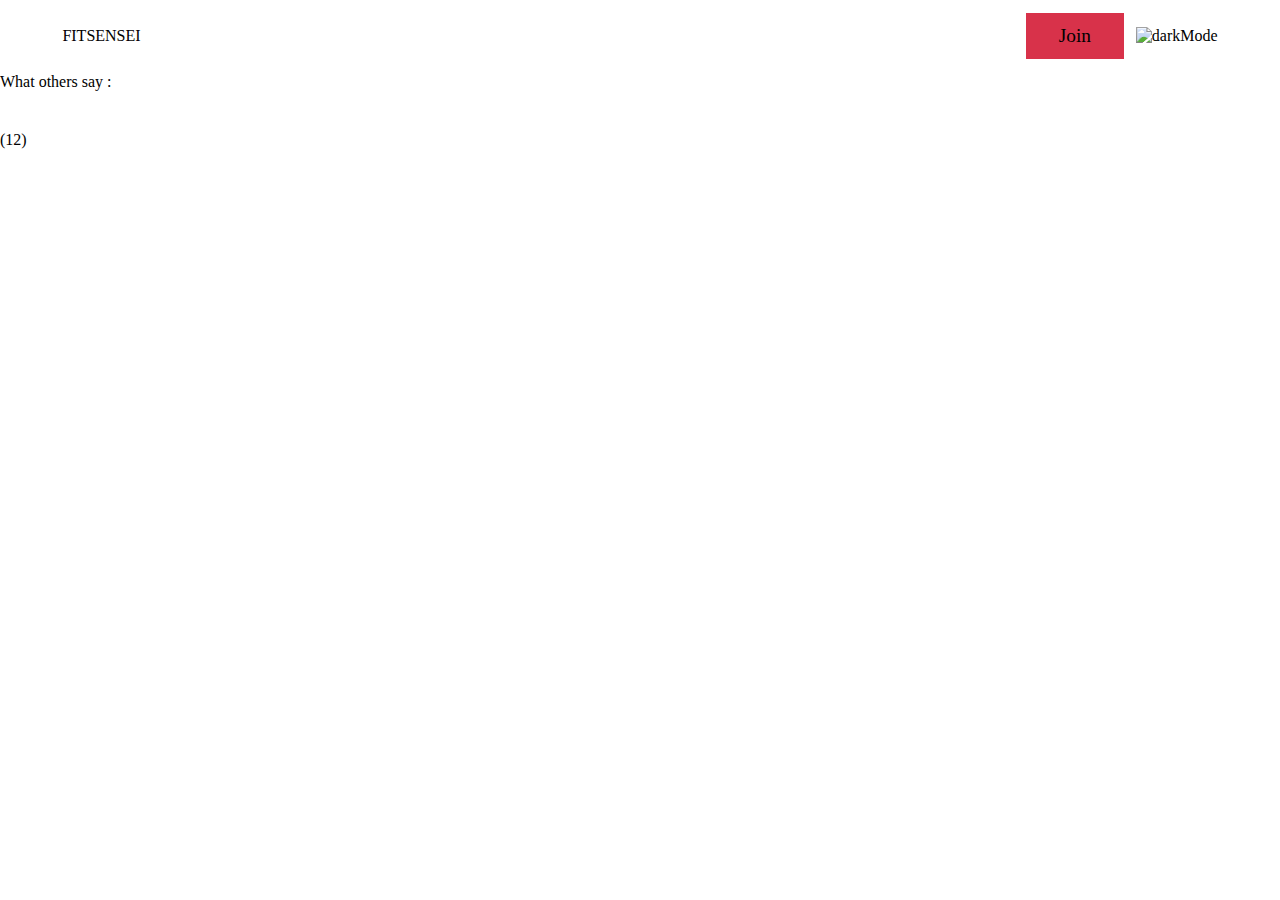
==== index.html @ ac1f7750 "Merge branch 'main' of https://github.com/prakash-niroula/webathon" ====
<!DOCTYPE html>
<html lang="en">
<head>
  <meta charset="UTF-8">
  <meta name="viewport" content="width=device-width, initial-scale=1.0">
  <title>Home | FITSENSEI</title>
  <link rel="stylesheet" href="index.css">
  <script src="scripts/slider.js" defer></script>
  <script src="scripts/disableHoverMobile.js" defer></script>
</head>
<body>

  <!-- Main -->
  <main class="font-primary text-base">
    
    <!-- Heading : Logo, Searchbar, Navbar -->
    <header>
      <div class="header">
        <h1 class="logo">
          <a href="#">FITSENSEI</a>
        </h1>
        <nav>
          <a href="#"><button>Join</button></a>
          <span><img src="icons/dark-mode.svg" alt="darkMode"></span>
          <span class="icon hide-in-desktop"><img alt="mobileMenu" src="icons/global/menu.svg" width="34" height="34"></span>
        </nav>
      </div>
    </header>


    <!-- Contents -->
    <article>
          
      <!-- Top banner -->
      <section class="top banner">
        
      </section>

      <section class="reviews hasSlider">
        <div class="text-2xl">What others say :</div>
        <div class="wrapper slider">
          <div class="ratingBlock">
            <div class="rating" style="--rating: 4.5;">
              <div class="filled">
                <img src="icons/rating/filled.svg" width="16" height="16" alt="">
                <img src="icons/rating/filled.svg" width="16" height="16" alt="">
                <img src="icons/rating/filled.svg" width="16" height="16" alt="">
                <img src="icons/rating/filled.svg" width="16" height="16" alt="">
                <img src="icons/rating/filled.svg" width="16" height="16" alt="">
              </div>
              <div class="empty">
                <img src="icons/rating/empty.svg" width="16" height="16" alt="">
                <img src="icons/rating/empty.svg" width="16" height="16" alt="">
                <img src="icons/rating/empty.svg" width="16" height="16" alt="">
                <img src="icons/rating/empty.svg" width="16" height="16" alt="">
                <img src="icons/rating/empty.svg" width="16" height="16" alt="">
              </div>
            </div>
            <span class="boughtNumber">(12)</span>
          </div>
        </div>
      </section>

    </article>

    <!-- Footer section -->
    <footer>

    </footer>
  </main>
</body>
</html>
---- index.css ----
/* ===Main styles for Homepage=== */

@import url(styles/colors.css);
@import url(styles/reset.css);
@import url(styles/typography.css);
@import url(styles/mediaQueries.css);
@import url(styles/size.css);
@import url(styles/header.css);
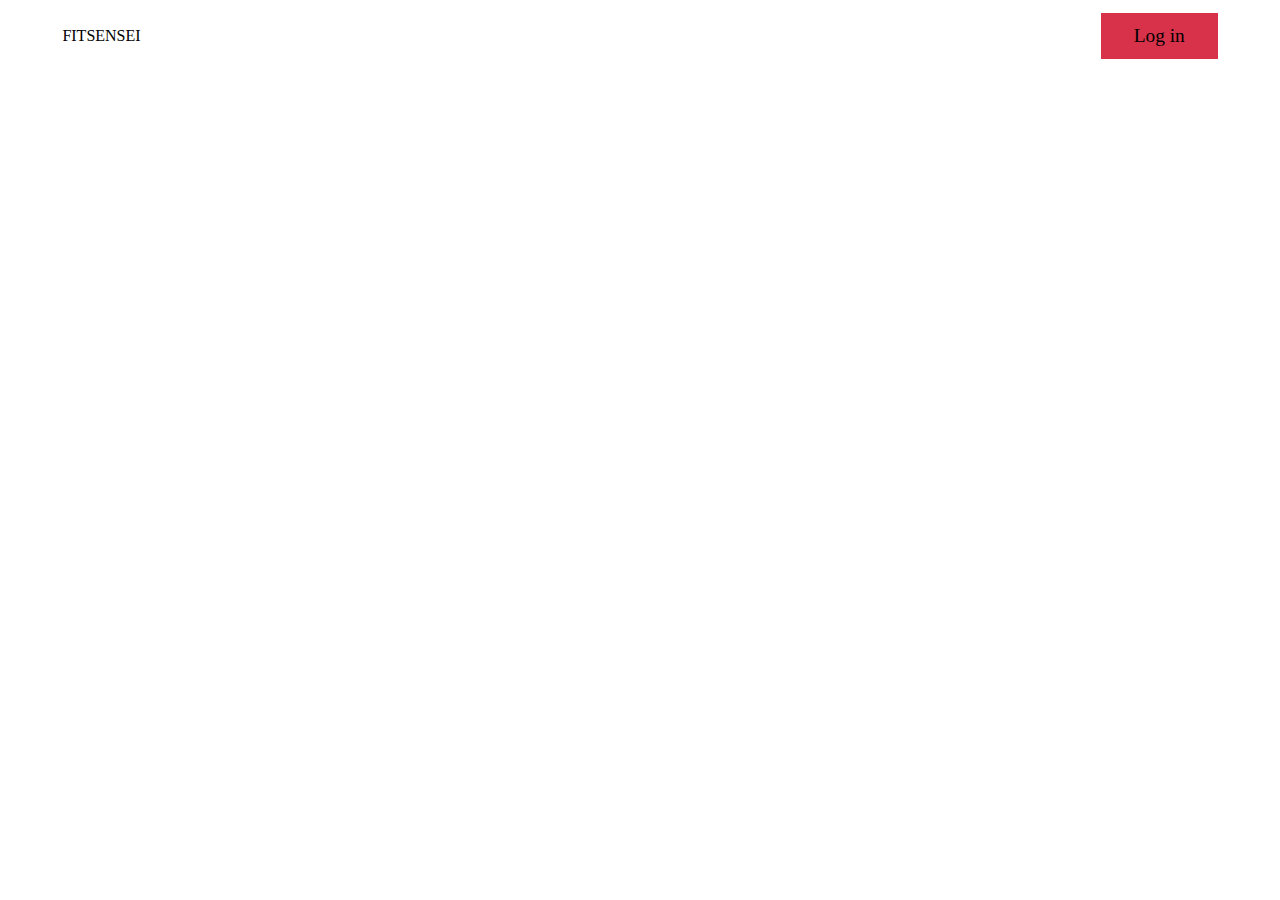
==== commit 314d99a1: "new branch david" ====
--- a/index.html
+++ b/index.html
@@ -3,7 +3,7 @@
 <head>
   <meta charset="UTF-8">
   <meta name="viewport" content="width=device-width, initial-scale=1.0">
-  <title>Home | FITSENSEI</title>
+  <title>Home | Wellness</title>
   <link rel="stylesheet" href="index.css">
   <script src="scripts/slider.js" defer></script>
   <script src="scripts/disableHoverMobile.js" defer></script>
@@ -12,7 +12,7 @@
 
   <!-- Main -->
   <main class="font-primary text-base">
-    
+
     <!-- Heading : Logo, Searchbar, Navbar -->
     <header>
       <div class="header">
@@ -20,9 +20,8 @@
           <a href="#">FITSENSEI</a>
         </h1>
         <nav>
-          <a href="#"><button>Join</button></a>
-          <span><img src="icons/dark-mode.svg" alt="darkMode"></span>
-          <span class="icon hide-in-desktop"><img alt="mobileMenu" src="icons/global/menu.svg" width="34" height="34"></span>
+          <a href="#"><button>Log in</button></a>
+          <a href="#" class="icon hide-in-desktop"><img src="icons/global/menu.svg" width="34" height="34"></a>
         </nav>
       </div>
     </header>
@@ -36,31 +35,6 @@
         
       </section>
 
-      <section class="reviews hasSlider">
-        <div class="text-2xl">What others say :</div>
-        <div class="wrapper slider">
-          <div class="ratingBlock">
-            <div class="rating" style="--rating: 4.5;">
-              <div class="filled">
-                <img src="icons/rating/filled.svg" width="16" height="16" alt="">
-                <img src="icons/rating/filled.svg" width="16" height="16" alt="">
-                <img src="icons/rating/filled.svg" width="16" height="16" alt="">
-                <img src="icons/rating/filled.svg" width="16" height="16" alt="">
-                <img src="icons/rating/filled.svg" width="16" height="16" alt="">
-              </div>
-              <div class="empty">
-                <img src="icons/rating/empty.svg" width="16" height="16" alt="">
-                <img src="icons/rating/empty.svg" width="16" height="16" alt="">
-                <img src="icons/rating/empty.svg" width="16" height="16" alt="">
-                <img src="icons/rating/empty.svg" width="16" height="16" alt="">
-                <img src="icons/rating/empty.svg" width="16" height="16" alt="">
-              </div>
-            </div>
-            <span class="boughtNumber">(12)</span>
-          </div>
-        </div>
-      </section>
-
     </article>
 
     <!-- Footer section -->
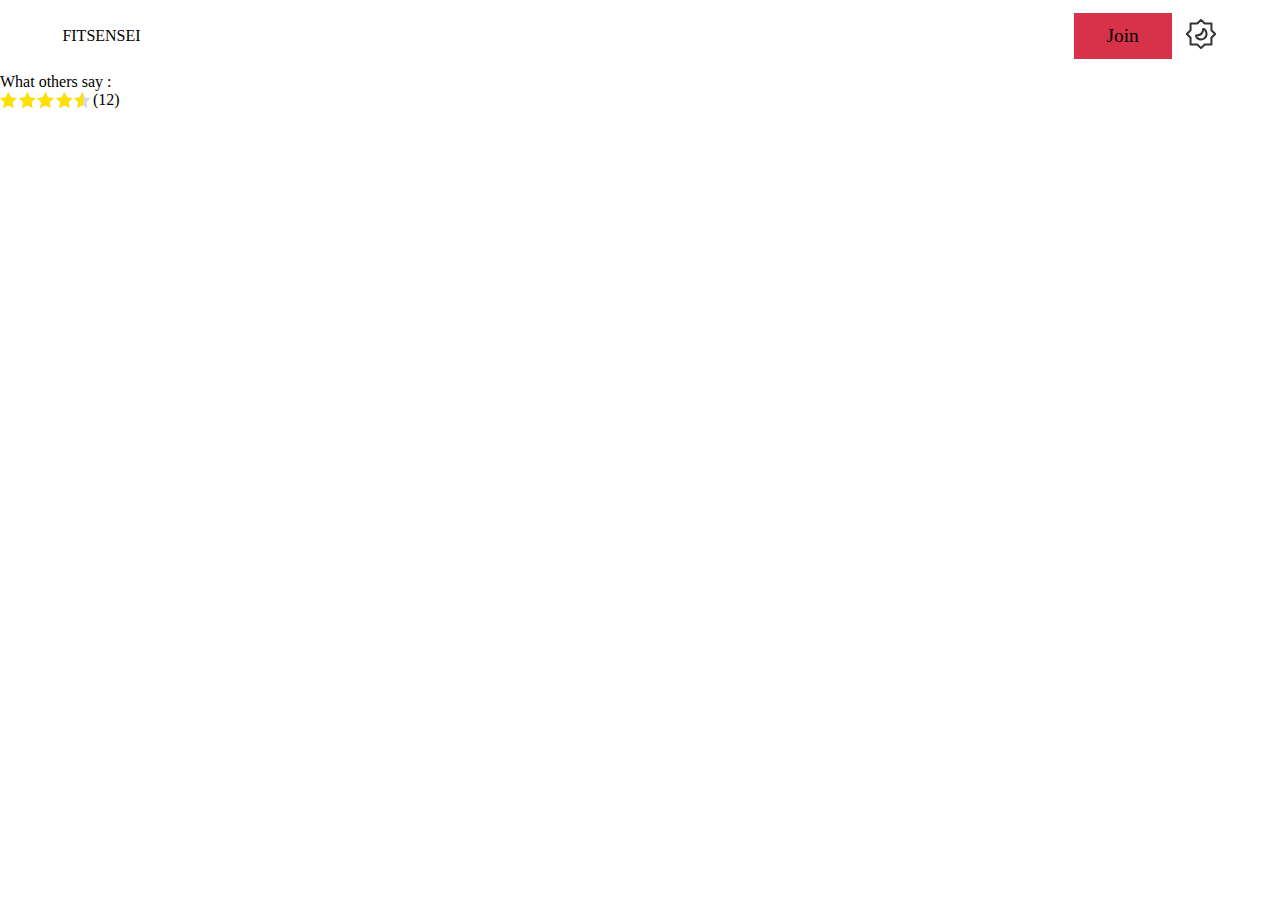
==== commit 7a4860ee: "responsive menu added" ====
--- a/index.html
+++ b/index.html
@@ -3,7 +3,7 @@
 <head>
   <meta charset="UTF-8">
   <meta name="viewport" content="width=device-width, initial-scale=1.0">
-  <title>Home | Wellness</title>
+  <title>Home | FITSENSEI</title>
   <link rel="stylesheet" href="index.css">
   <script src="scripts/slider.js" defer></script>
   <script src="scripts/disableHoverMobile.js" defer></script>
@@ -20,12 +20,33 @@
           <a href="#">FITSENSEI</a>
         </h1>
         <nav>
-          <a href="#"><button>Log in</button></a>
-          <a href="#" class="icon hide-in-desktop"><img src="icons/global/menu.svg" width="34" height="34"></a>
+          <a href="#"><button>Join</button></a>
+          <span><img src="icons/dark-mode.svg" alt="darkMode"></span>
+          <span class="icon hide-in-desktop show-menu"><img alt="mobileMenu" src="icons/global/menu.svg" width="34" height="34"></span>
         </nav>
       </div>
     </header>
 
+  <!-- side navigation for mobile -->
+  <div class="menu-wrapper">
+    <aside class="side-menu hide-in-desktop">
+      <div class="cross hide-menu">X</div>
+      
+      <div class="items">
+        <a href="#">Services</a>
+        <a href="#">Why us</a>
+        <a href="#">Blog</a>
+        <a href="#">Pricing</a>
+        <a href="#">About us</a>    
+      </div>
+    </aside>
+
+    <div class="shade">
+      
+    </div>
+    
+        
+  </div>
 
     <!-- Contents -->
     <article>
@@ -35,12 +56,38 @@
         
       </section>
 
+      <section class="reviews hasSlider">
+        <div class="text-2xl">What others say :</div>
+        <div class="wrapper slider">
+          <div class="ratingBlock">
+            <div class="rating" style="--rating: 4.5;">
+              <div class="filled">
+                <img src="icons/rating/filled.svg" width="16" height="16" alt="">
+                <img src="icons/rating/filled.svg" width="16" height="16" alt="">
+                <img src="icons/rating/filled.svg" width="16" height="16" alt="">
+                <img src="icons/rating/filled.svg" width="16" height="16" alt="">
+                <img src="icons/rating/filled.svg" width="16" height="16" alt="">
+              </div>
+              <div class="empty">
+                <img src="icons/rating/empty.svg" width="16" height="16" alt="">
+                <img src="icons/rating/empty.svg" width="16" height="16" alt="">
+                <img src="icons/rating/empty.svg" width="16" height="16" alt="">
+                <img src="icons/rating/empty.svg" width="16" height="16" alt="">
+                <img src="icons/rating/empty.svg" width="16" height="16" alt="">
+              </div>
+            </div>
+            <span class="boughtNumber">(12)</span>
+          </div>
+        </div>
+      </section>
+
     </article>
 
     <!-- Footer section -->
     <footer>
 
     </footer>
+    <script src="scripts/menu.js"></script>
   </main>
 </body>
 </html>--- a/index.css
+++ b/index.css
@@ -7,3 +7,5 @@
 @import url(styles/mediaQueries.css);
 @import url(styles/size.css);
 @import url(styles/header.css);
+@import url(styles/rating.css);
+@import url(styles/sideMenu.css);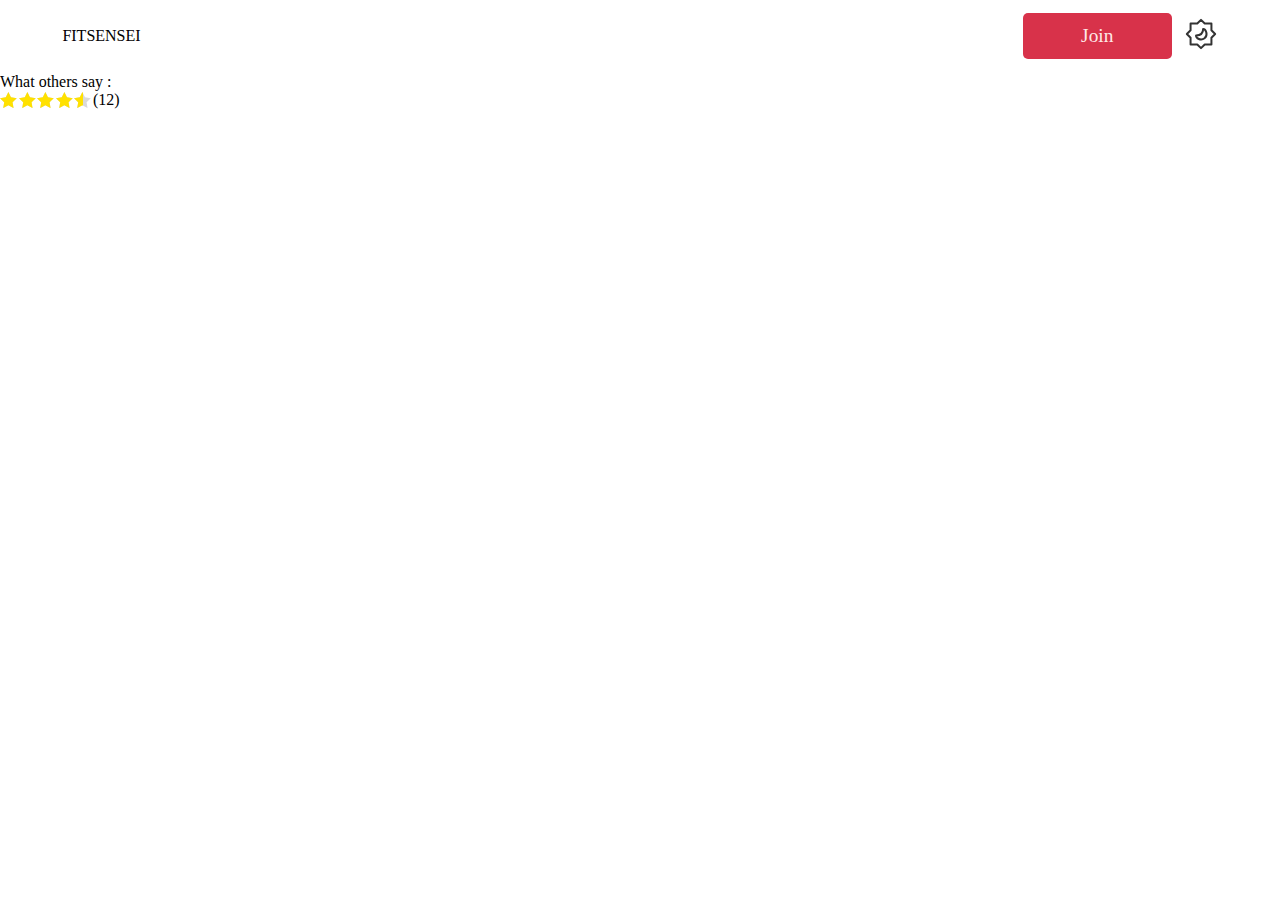
==== commit 93a20059: "hamburgert completed" ====
--- a/index.html
+++ b/index.html
@@ -21,14 +21,16 @@
         </h1>
         <nav>
           <a href="#"><button>Join</button></a>
-          <span><img src="icons/dark-mode.svg" alt="darkMode"></span>
+          <span><img src="icons/dark-mode.svg" alt="darkMode" class="hide-in-mobile"></span>
           <span class="icon hide-in-desktop show-menu"><img alt="mobileMenu" src="icons/global/menu.svg" width="34" height="34"></span>
         </nav>
       </div>
     </header>
 
+
   <!-- side navigation for mobile -->
   <div class="menu-wrapper">
+    <!-- contains the side menu items -->
     <aside class="side-menu hide-in-desktop">
       <div class="cross hide-menu">X</div>
       
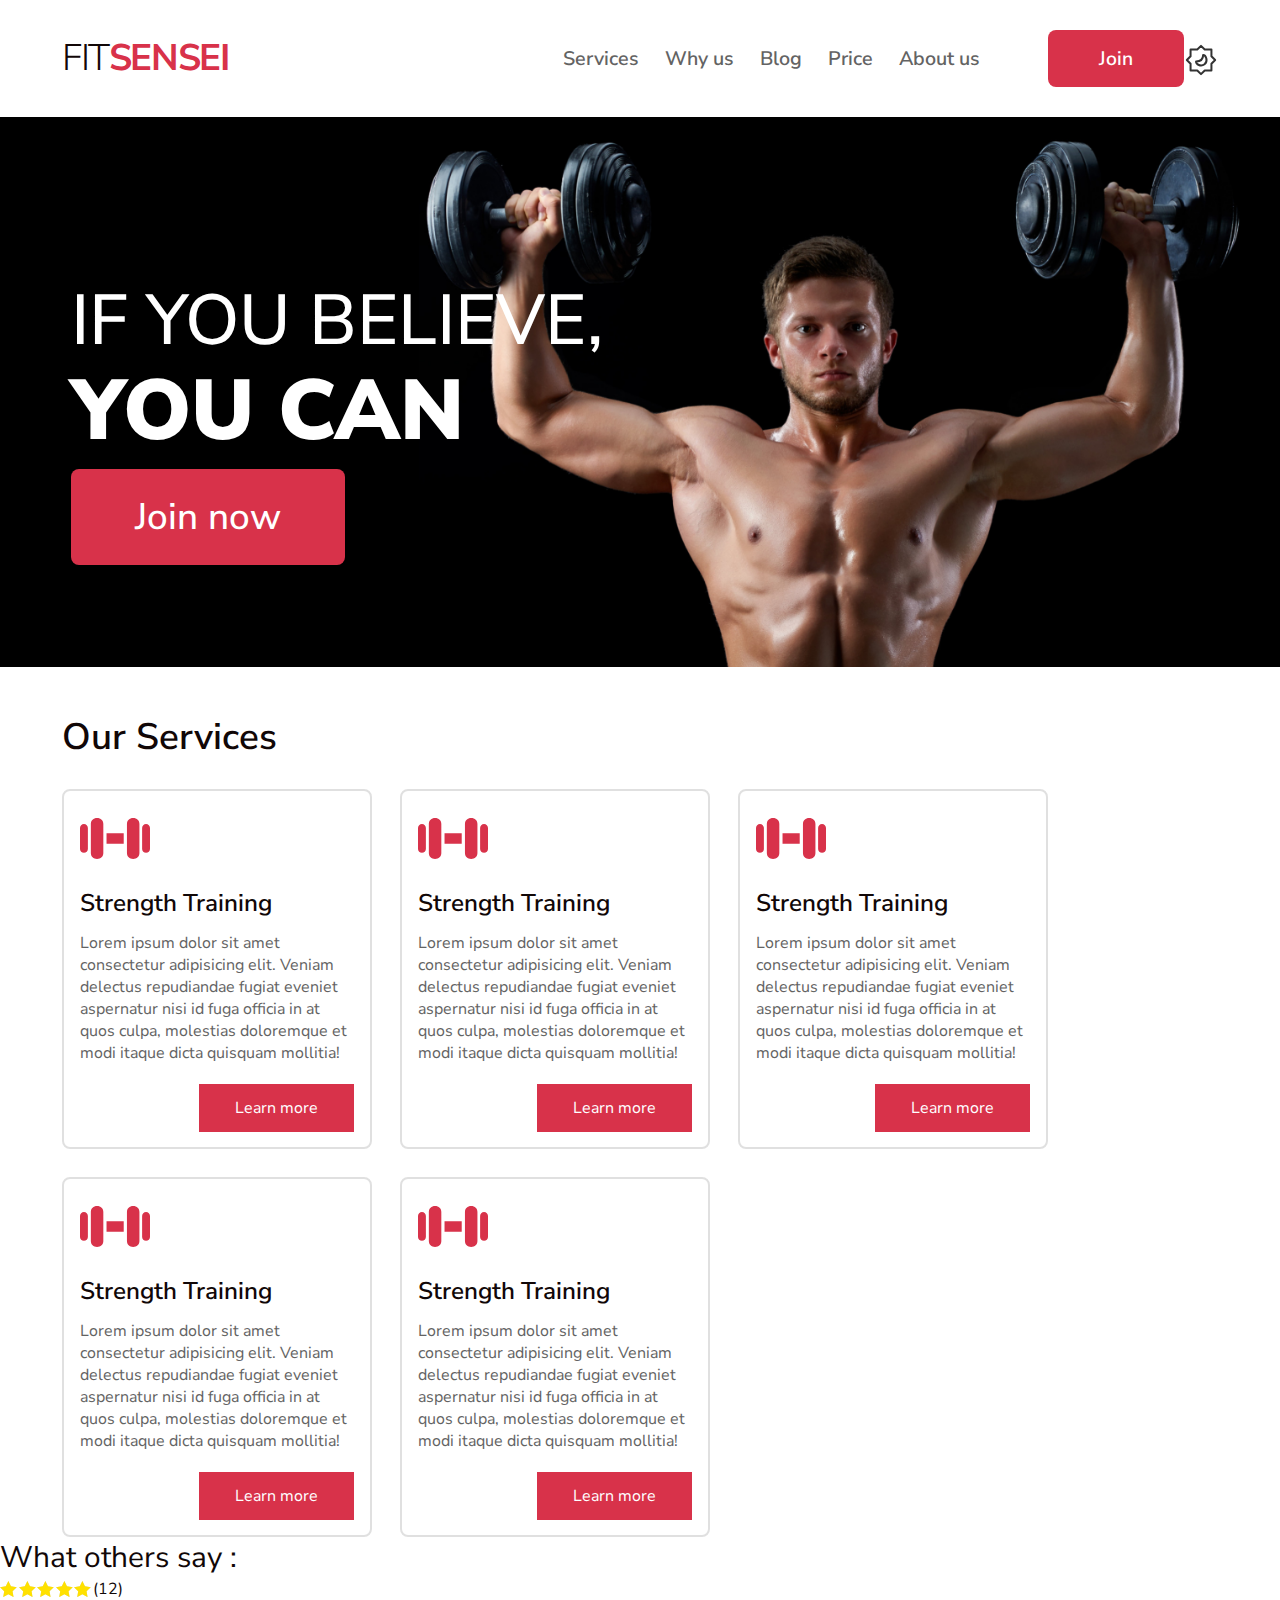
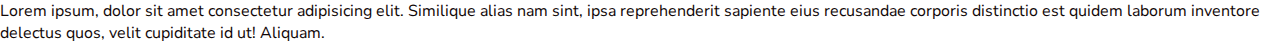
==== commit 0ee2ec1b: "test" ====
--- a/index.html
+++ b/index.html
@@ -7,78 +7,130 @@
   <link rel="stylesheet" href="index.css">
   <script src="scripts/slider.js" defer></script>
   <script src="scripts/disableHoverMobile.js" defer></script>
+  <script src="scripts/darkmode.js" defer></script>
 </head>
 <body>
 
   <!-- Main -->
   <main class="font-primary text-base">
-
+    
     <!-- Heading : Logo, Searchbar, Navbar -->
     <header>
       <div class="header">
         <h1 class="logo">
-          <a href="#">FITSENSEI</a>
+          <a href="#">
+            <span>FIT</span>
+            <span class="main">SENSEI</span>
+          </a>
         </h1>
         <nav>
-          <a href="#"><button>Join</button></a>
-          <span><img src="icons/dark-mode.svg" alt="darkMode" class="hide-in-mobile"></span>
-          <span class="icon hide-in-desktop show-menu"><img alt="mobileMenu" src="icons/global/menu.svg" width="34" height="34"></span>
+          <nav class="nav hide-in-mobile">
+            <a href="">Services</a>
+            <a href="">Why us</a>
+            <a href="">Blog</a>
+            <a href="">Price</a>
+            <a href="">About us</a>
+          </nav>
+          <nav>
+            <a href="#"><button>Join</button></a>
+            <span><img id="toggle-dark-mode" src="icons/dark-mode.svg" alt="darkMode"></span>
+            <span class="icon hide-in-desktop"><img alt="mobileMenu" src="icons/global/menu.svg" width="34" height="34"></span>
+          </nav>
         </nav>
       </div>
     </header>
 
-
-  <!-- side navigation for mobile -->
-  <div class="menu-wrapper">
-    <!-- contains the side menu items -->
-    <aside class="side-menu hide-in-desktop">
-      <div class="cross hide-menu">X</div>
-      
-      <div class="items">
-        <a href="#">Services</a>
-        <a href="#">Why us</a>
-        <a href="#">Blog</a>
-        <a href="#">Pricing</a>
-        <a href="#">About us</a>    
-      </div>
-    </aside>
-
-    <div class="shade">
-      
-    </div>
-    
-        
-  </div>
 
     <!-- Contents -->
     <article>
           
       <!-- Top banner -->
       <section class="top banner">
-        
+        <img class="hide-in-mobile" src="images/banner/desktop.png" width="1024" height="654" alt="banner">
+        <img class="hide-in-desktop" src="images/banner/mobile.png" width="258" height="252" alt="banner">
+        <div class="content">
+          <p class="subtitle">IF YOU BELIEVE,</p>
+          <p class="title">YOU CAN</p>
+          <button class="highlight">Join now</button>
+        </div>
+      </section>
+
+      <section class="section">
+        <div class="title">
+          <p>Our Services</p>
+        </div>
+        <div class="serviceGrid">
+          <div class="service">
+            <img src="icons/dumbell.svg" alt="" class="icon">
+            <p class="serviceName">Strength Training</p>
+            <p class="text">Lorem ipsum dolor sit amet consectetur adipisicing elit. Veniam delectus repudiandae fugiat eveniet aspernatur nisi id fuga officia in at quos culpa, molestias doloremque et modi itaque dicta quisquam mollitia!</p>
+            <div class="button">
+              <button>Learn more</button>
+            </div>
+          </div>
+          <div class="service">
+            <img src="icons/dumbell.svg" alt="" class="icon">
+            <p class="serviceName">Strength Training</p>
+            <p class="text">Lorem ipsum dolor sit amet consectetur adipisicing elit. Veniam delectus repudiandae fugiat eveniet aspernatur nisi id fuga officia in at quos culpa, molestias doloremque et modi itaque dicta quisquam mollitia!</p>
+            <div class="button">
+              <button>Learn more</button>
+            </div>
+          </div>
+          <div class="service">
+            <img src="icons/dumbell.svg" alt="" class="icon">
+            <p class="serviceName">Strength Training</p>
+            <p class="text">Lorem ipsum dolor sit amet consectetur adipisicing elit. Veniam delectus repudiandae fugiat eveniet aspernatur nisi id fuga officia in at quos culpa, molestias doloremque et modi itaque dicta quisquam mollitia!</p>
+            <div class="button">
+              <button>Learn more</button>
+            </div>
+          </div>
+          <div class="service">
+            <img src="icons/dumbell.svg" alt="" class="icon">
+            <p class="serviceName">Strength Training</p>
+            <p class="text">Lorem ipsum dolor sit amet consectetur adipisicing elit. Veniam delectus repudiandae fugiat eveniet aspernatur nisi id fuga officia in at quos culpa, molestias doloremque et modi itaque dicta quisquam mollitia!</p>
+            <div class="button">
+              <button>Learn more</button>
+            </div>
+          </div>
+          <div class="service">
+            <img src="icons/dumbell.svg" alt="" class="icon">
+            <p class="serviceName">Strength Training</p>
+            <p class="text">Lorem ipsum dolor sit amet consectetur adipisicing elit. Veniam delectus repudiandae fugiat eveniet aspernatur nisi id fuga officia in at quos culpa, molestias doloremque et modi itaque dicta quisquam mollitia!</p>
+            <div class="button">
+              <button>Learn more</button>
+            </div>
+          </div>
+        </div>
       </section>
 
       <section class="reviews hasSlider">
         <div class="text-2xl">What others say :</div>
         <div class="wrapper slider">
-          <div class="ratingBlock">
-            <div class="rating" style="--rating: 4.5;">
-              <div class="filled">
-                <img src="icons/rating/filled.svg" width="16" height="16" alt="">
-                <img src="icons/rating/filled.svg" width="16" height="16" alt="">
-                <img src="icons/rating/filled.svg" width="16" height="16" alt="">
-                <img src="icons/rating/filled.svg" width="16" height="16" alt="">
-                <img src="icons/rating/filled.svg" width="16" height="16" alt="">
+          <div class="review">
+            <div class="ratingBlock">
+              <div class="rating" style="--rating: 5;">
+                <div class="filled">
+                  <img src="icons/rating/filled.svg" width="16" height="16" alt="">
+                  <img src="icons/rating/filled.svg" width="16" height="16" alt="">
+                  <img src="icons/rating/filled.svg" width="16" height="16" alt="">
+                  <img src="icons/rating/filled.svg" width="16" height="16" alt="">
+                  <img src="icons/rating/filled.svg" width="16" height="16" alt="">
+                </div>
+                <div class="empty">
+                  <img src="icons/rating/empty.svg" width="16" height="16" alt="">
+                  <img src="icons/rating/empty.svg" width="16" height="16" alt="">
+                  <img src="icons/rating/empty.svg" width="16" height="16" alt="">
+                  <img src="icons/rating/empty.svg" width="16" height="16" alt="">
+                  <img src="icons/rating/empty.svg" width="16" height="16" alt="">
+                </div>
               </div>
-              <div class="empty">
-                <img src="icons/rating/empty.svg" width="16" height="16" alt="">
-                <img src="icons/rating/empty.svg" width="16" height="16" alt="">
-                <img src="icons/rating/empty.svg" width="16" height="16" alt="">
-                <img src="icons/rating/empty.svg" width="16" height="16" alt="">
-                <img src="icons/rating/empty.svg" width="16" height="16" alt="">
-              </div>
+              <span class="boughtNumber">(12)</span>
             </div>
-            <span class="boughtNumber">(12)</span>
+            <p class="text">
+              Lorem ipsum, dolor sit amet consectetur adipisicing elit. Similique alias nam sint,
+              ipsa reprehenderit sapiente eius recusandae corporis distinctio est quidem laborum inventore
+              delectus quos, velit cupiditate id ut! Aliquam.
+            </p>
           </div>
         </div>
       </section>
@@ -89,7 +141,6 @@
     <footer>
 
     </footer>
-    <script src="scripts/menu.js"></script>
   </main>
 </body>
 </html>--- a/index.css
+++ b/index.css
@@ -8,4 +8,7 @@
 @import url(styles/size.css);
 @import url(styles/header.css);
 @import url(styles/rating.css);
-@import url(styles/sideMenu.css);+@import url(styles/banner.css);
+@import url(styles/main.css);
+@import url(styles/section.css);
+@import url(styles/services.css);